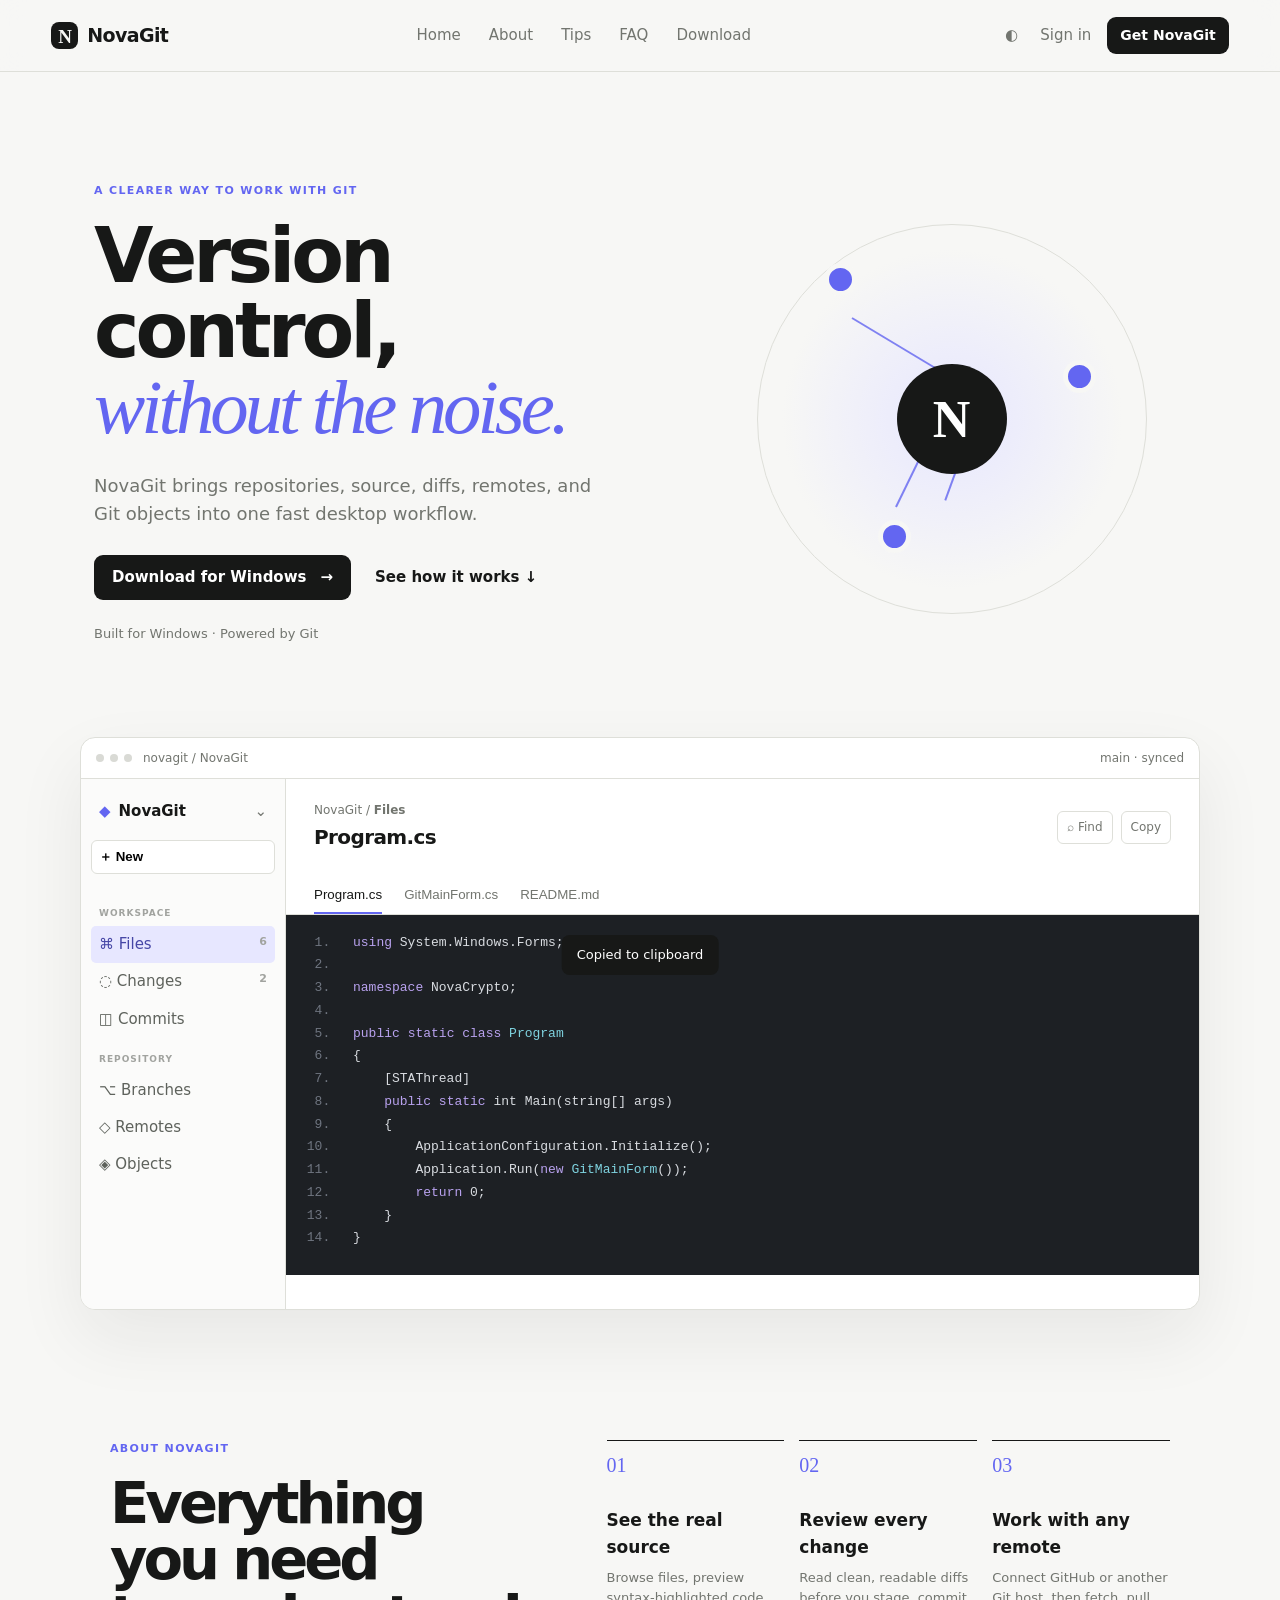
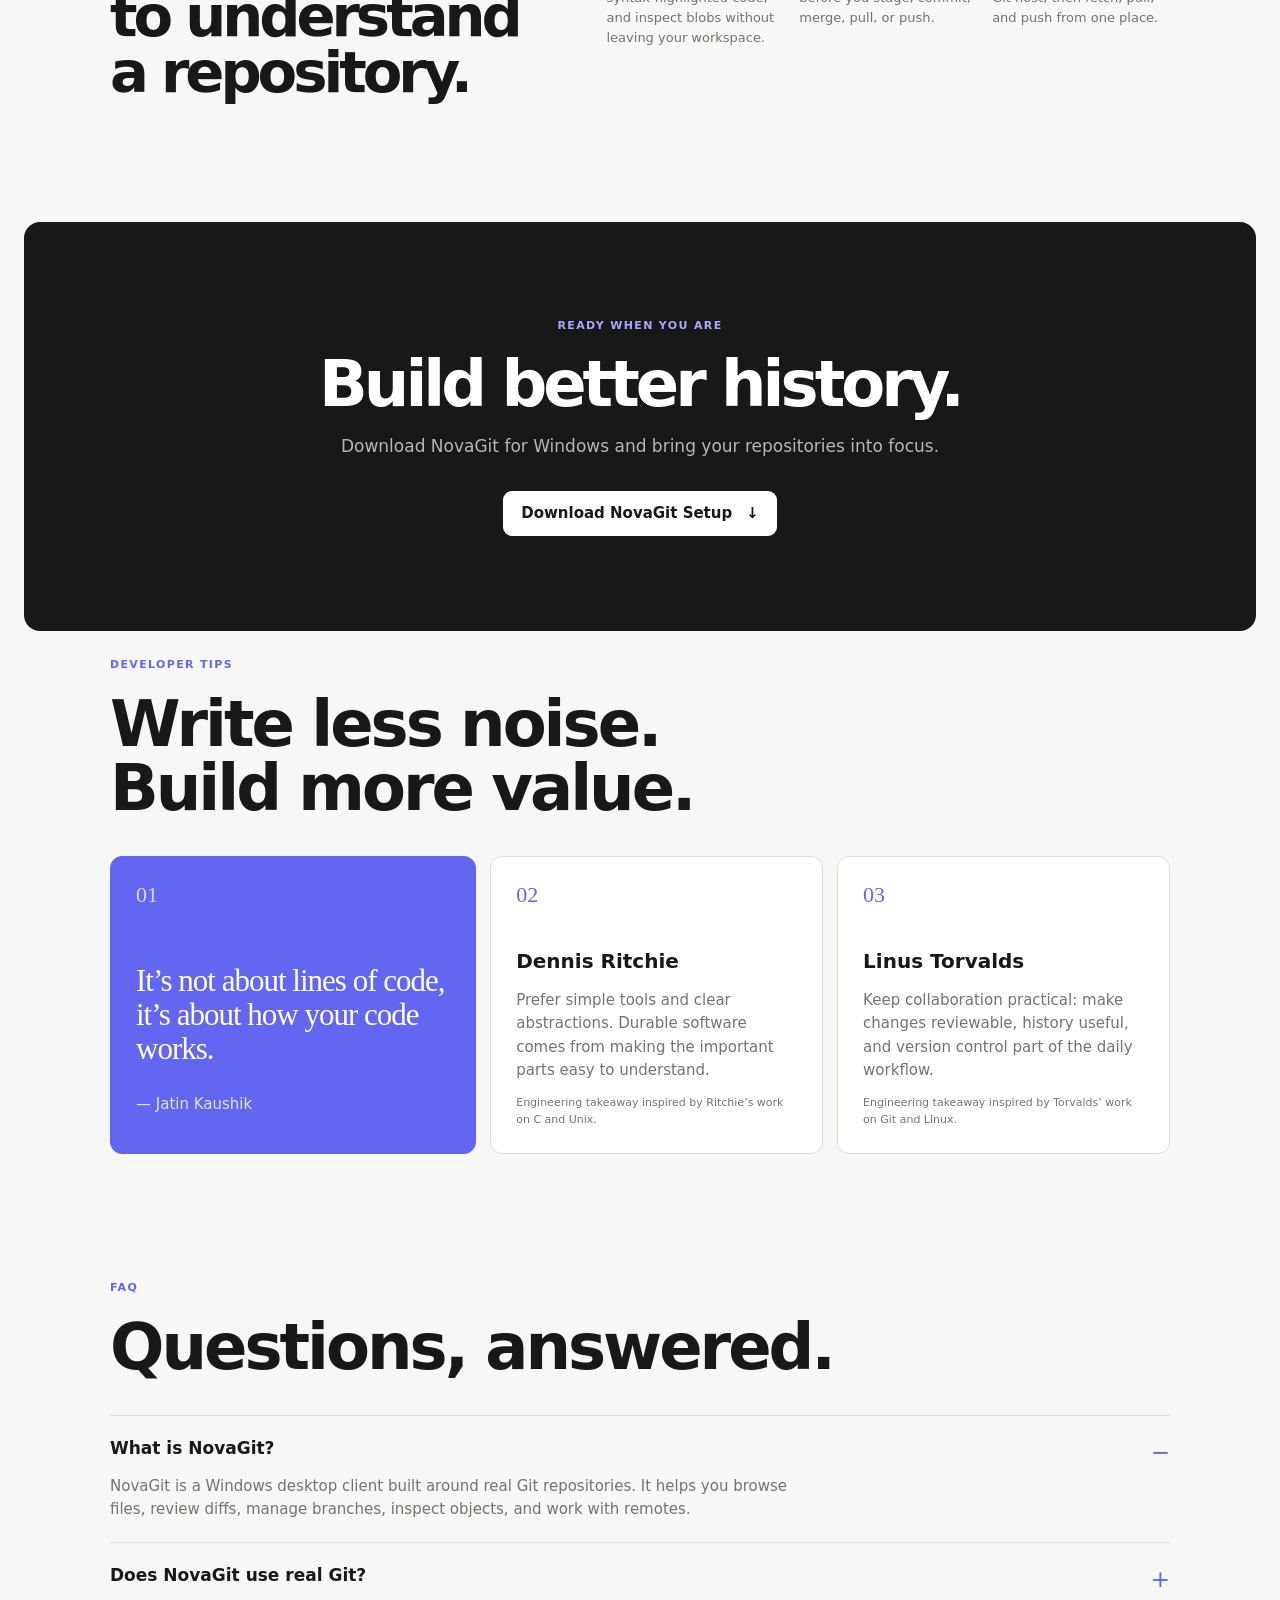
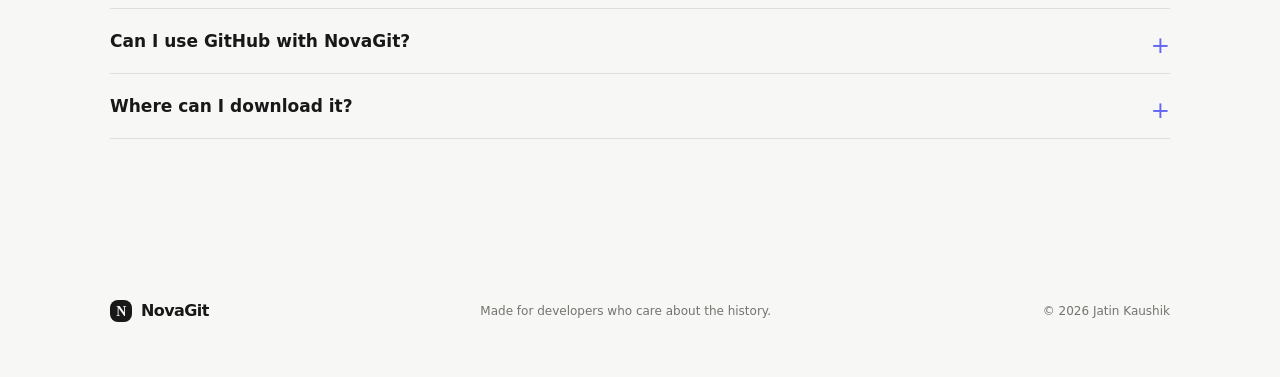
==== index.html @ 68aa92f9 "Deploy NovaGit website with GitHub Pages" ====
<!doctype html>
<html lang="en">
<head>
  <meta charset="utf-8">
  <meta name="viewport" content="width=device-width, initial-scale=1">
  <meta name="description" content="NovaGit — a modern Git desktop client and developer workspace.">
  <title>NovaGit · Source control, clearly</title>
  <link rel="stylesheet" href="styles.css">
  <link rel="stylesheet" href="enhancements.css">
</head>
<body>
  <header class="topbar">
    <a class="brand" href="#home" aria-label="NovaGit home"><span class="brand-mark">N</span><span>NovaGit</span></a>
    <nav aria-label="Main navigation"><a href="#home">Home</a><a href="#about">About</a><a href="#tips">Tips</a><a href="#faq">FAQ</a><a href="#download">Download</a></nav>
    <div class="header-actions"><button class="icon-button" id="theme-toggle" aria-label="Toggle colour theme">◐</button><a class="sign-in" href="#signin">Sign in</a><a class="button compact" href="#download">Get NovaGit</a></div>
  </header>

  <main id="home">
    <section class="hero reveal">
      <div class="hero-copy">
        <p class="eyebrow">A clearer way to work with Git</p>
        <h1>Version control,<br><em>without the noise.</em></h1>
        <p class="lead">NovaGit brings repositories, source, diffs, remotes, and Git objects into one fast desktop workflow.</p>
        <div class="hero-actions"><a class="button" href="#download">Download for Windows <span>→</span></a><a class="text-link" href="#product">See how it works <span>↓</span></a></div>
        <p class="platform-note">Built for Windows · Powered by Git</p>
      </div>
      <div class="hero-orbit" aria-hidden="true"><span class="node node-a"></span><span class="node node-b"></span><span class="node node-c"></span><span class="orbit-line line-a"></span><span class="orbit-line line-b"></span><span class="orbit-line line-c"></span><div class="core">N</div></div>
    </section>

    <section class="workspace reveal" id="product" aria-label="NovaGit repository preview">
      <div class="window-bar"><div class="traffic"><i></i><i></i><i></i></div><span>novagit / NovaGit</span><span class="window-status">main · synced</span></div>
      <div class="app-shell">
        <aside class="sidebar"><div class="repo-title"><span class="repo-icon">◆</span><strong>NovaGit</strong><span class="chevron">⌄</span></div><button class="new-button">＋ New</button><p class="side-label">WORKSPACE</p><button class="side-item active" data-panel="files">⌘ Files <b>6</b></button><button class="side-item" data-panel="changes">◌ Changes <b>2</b></button><button class="side-item" data-panel="commits">◫ Commits</button><p class="side-label">REPOSITORY</p><button class="side-item">⌥ Branches</button><button class="side-item">◇ Remotes</button><button class="side-item">◈ Objects</button></aside>
        <section class="content">
          <div class="content-head"><div><p class="crumb">NovaGit / <strong id="view-label">Files</strong></p><h2 id="file-title">Program.cs</h2></div><div class="content-actions"><button class="ghost">⌕ Find</button><button class="ghost" id="copy-button">Copy</button></div></div>
          <div class="file-tabs"><button class="file-tab active" data-file="program">Program.cs</button><button class="file-tab" data-file="form">GitMainForm.cs</button><button class="file-tab" data-file="readme">README.md</button></div>
          <div class="code-wrap" id="code-panel"><ol class="code" id="code-lines"></ol></div>
          <div class="changes-panel hidden" id="changes-panel"><div class="change-summary"><strong>2 changes</strong><span>Working tree</span></div><article><span class="status modified">M</span><div><strong>GitMainForm.cs</strong><small>Source preview and remote menu</small></div><button class="small-button" data-diff="form">View diff</button></article><article><span class="status added">A</span><div><strong>GitCli.cs</strong><small>CLI companion commands</small></div><button class="small-button" data-diff="cli">View diff</button></article></div>
          <div class="commits-panel hidden" id="commits-panel"><article><span class="commit-dot"></span><div><strong>Add GitHub remote workflow</strong><small>Jatin Kaushik · 2 minutes ago</small></div><code>9f1a2d7</code></article><article><span class="commit-dot"></span><div><strong>Improve source viewer</strong><small>Jatin Kaushik · 1 hour ago</small></div><code>7d73c81</code></article><article><span class="commit-dot"></span><div><strong>Initial NovaGit desktop client</strong><small>Jatin Kaushik · yesterday</small></div><code>2a41f0b</code></article></div>
        </section>
      </div>
    </section>

    <section class="features reveal" id="about"><div><p class="eyebrow">About NovaGit</p><h2>Everything you need<br>to understand a repository.</h2></div><div class="feature-grid"><article><span>01</span><h3>See the real source</h3><p>Browse files, preview syntax-highlighted code, and inspect blobs without leaving your workspace.</p></article><article><span>02</span><h3>Review every change</h3><p>Read clean, readable diffs before you stage, commit, merge, pull, or push.</p></article><article><span>03</span><h3>Work with any remote</h3><p>Connect GitHub or another Git host, then fetch, pull, and push from one place.</p></article></div></section>

    <section class="download" id="download"><p class="eyebrow">Ready when you are</p><h2>Build better history.</h2><p>Download NovaGit for Windows and bring your repositories into focus.</p><a class="button light" href="../artifacts/installer/NovaGit-Setup-1.0.0.exe">Download NovaGit Setup <span>↓</span></a></section>
    <section class="tips reveal" id="tips"><div class="section-heading"><p class="eyebrow">Developer tips</p><h2>Write less noise.<br>Build more value.</h2></div><div class="tip-grid"><article class="tip-card featured"><span class="tip-index">01</span><blockquote>It’s not about lines of code, it’s about how your code works.</blockquote><p>— Jatin Kaushik</p></article><article class="tip-card"><span class="tip-index">02</span><h3>Dennis Ritchie</h3><p>Prefer simple tools and clear abstractions. Durable software comes from making the important parts easy to understand.</p><small>Engineering takeaway inspired by Ritchie’s work on C and Unix.</small></article><article class="tip-card"><span class="tip-index">03</span><h3>Linus Torvalds</h3><p>Keep collaboration practical: make changes reviewable, history useful, and version control part of the daily workflow.</p><small>Engineering takeaway inspired by Torvalds’ work on Git and Linux.</small></article></div></section>
    <section class="faq reveal" id="faq"><div class="section-heading"><p class="eyebrow">FAQ</p><h2>Questions, answered.</h2></div><div class="faq-list"><details open><summary>What is NovaGit?</summary><p>NovaGit is a Windows desktop client built around real Git repositories. It helps you browse files, review diffs, manage branches, inspect objects, and work with remotes.</p></details><details><summary>Does NovaGit use real Git?</summary><p>Yes. NovaGit invokes the installed Git executable, so your commits, objects, remotes, and history stay compatible with Git.</p></details><details><summary>Can I use GitHub with NovaGit?</summary><p>Yes. Add your repository URL through the Remote menu, then fetch, pull, and push.</p></details><details><summary>Where can I download it?</summary><p>Use the Download section above to get the Windows setup program.</p></details></div></section>
  </main>
  <footer><a class="brand" href="#home"><span class="brand-mark">N</span><span>NovaGit</span></a><p>Made for developers who care about the history.</p><span>© 2026 Jatin Kaushik</span></footer>
  <div class="toast" id="toast" role="status">Copied to clipboard</div>
  <script src="app.js"></script>
</body>
</html>
---- styles.css ----
:root{--bg:#f7f7f5;--ink:#171817;--muted:#72756f;--line:#dedfd9;--paper:#fff;--accent:#6366f1;--accent-soft:#e7e7ff;--code:#1d2024;--code-ink:#d9dce1;--green:#51a673;--red:#cf6565}*{box-sizing:border-box}html{scroll-behavior:smooth}body{margin:0;background:var(--bg);color:var(--ink);font:15px/1.55 Inter,ui-sans-serif,system-ui,-apple-system,"Segoe UI",sans-serif}.topbar{height:72px;padding:0 max(4vw,28px);display:flex;align-items:center;justify-content:space-between;border-bottom:1px solid var(--line);background:color-mix(in srgb,var(--bg) 90%,transparent);position:sticky;top:0;z-index:5;backdrop-filter:blur(12px)}.brand{display:inline-flex;align-items:center;gap:9px;color:var(--ink);font-size:19px;font-weight:750;text-decoration:none;letter-spacing:-.6px}.brand-mark{display:grid;place-items:center;width:27px;height:27px;border-radius:8px;background:var(--ink);color:var(--bg);font-family:Georgia,serif;font-weight:800}.topbar nav{display:flex;gap:28px}.topbar nav a,.sign-in{color:var(--muted);text-decoration:none}.topbar nav a:hover,.sign-in:hover{color:var(--ink)}.header-actions{display:flex;align-items:center;gap:16px}.icon-button,.ghost{border:0;background:transparent;color:var(--muted);cursor:pointer;font:inherit}.button{display:inline-flex;gap:14px;align-items:center;padding:11px 18px;border-radius:9px;background:var(--ink);color:#fff;text-decoration:none;font-weight:650;transition:transform .2s,background .2s}.button:hover{transform:translateY(-2px);background:var(--accent)}.compact{padding:8px 13px;font-size:14px}.hero{min-height:620px;max-width:1180px;margin:auto;padding:110px 44px 80px;display:grid;grid-template-columns:1.1fr .9fr;align-items:center;gap:50px}.eyebrow{font-size:11px;font-weight:800;letter-spacing:1.35px;text-transform:uppercase;color:var(--accent);margin:0 0 19px}.hero h1,.features h2,.download h2{font-size:clamp(48px,6vw,82px);line-height:.98;letter-spacing:-4px;margin:0}.hero h1 em{font-family:Georgia,serif;font-weight:400;color:var(--accent)}.lead{color:var(--muted);font-size:18px;max-width:515px;margin:27px 0}.hero-actions{display:flex;align-items:center;gap:24px}.text-link{color:var(--ink);font-weight:650;text-decoration:none}.platform-note{margin-top:24px;color:var(--muted);font-size:13px}.hero-orbit{width:min(390px,75vw);aspect-ratio:1;position:relative;justify-self:center;border:1px solid var(--line);border-radius:50%;background:radial-gradient(circle,var(--accent-soft),transparent 62%)}.core,.node{position:absolute;display:grid;place-items:center;border-radius:50%;z-index:2}.core{width:110px;height:110px;inset:0;margin:auto;background:var(--ink);color:white;font:bold 52px Georgia}.node{width:33px;height:33px;background:var(--accent);border:5px solid var(--bg)}.node-a{top:38px;left:66px}.node-b{right:50px;top:135px}.node-c{bottom:60px;left:120px}.orbit-line{position:absolute;height:2px;background:var(--accent);transform-origin:left center;opacity:.8}.line-a{width:150px;top:92px;left:94px;transform:rotate(31deg)}.line-b{width:125px;top:157px;left:230px;transform:rotate(110deg)}.line-c{width:130px;top:281px;left:138px;transform:rotate(-64deg)}.workspace{max-width:1120px;margin:0 auto 130px;border:1px solid var(--line);border-radius:15px;overflow:hidden;background:var(--paper);box-shadow:0 28px 70px #20202012}.window-bar{height:41px;display:flex;align-items:center;gap:11px;padding:0 15px;border-bottom:1px solid var(--line);font-size:12px;color:var(--muted)}.traffic{display:flex;gap:6px}.traffic i{display:block;width:8px;height:8px;border-radius:50%;background:#d9dad5}.window-status{margin-left:auto}.app-shell{display:grid;grid-template-columns:205px 1fr;min-height:530px}.sidebar{padding:14px 10px;border-right:1px solid var(--line);background:#fbfbfa}.repo-title{display:flex;align-items:center;gap:8px;padding:7px 8px}.repo-icon{color:var(--accent)}.chevron{margin-left:auto;color:var(--muted)}.new-button{width:100%;margin:10px 0 18px;padding:7px;border:1px solid var(--line);border-radius:6px;background:white;text-align:left;font-weight:650}.side-label{font-size:9px;font-weight:800;letter-spacing:1px;color:#a1a39f;padding:0 8px;margin:15px 0 5px}.side-item{width:100%;padding:7px 8px;text-align:left;border:0;background:transparent;border-radius:5px;color:#5e625c;cursor:pointer;font:inherit}.side-item b{float:right;font-size:11px;color:#a1a39f}.side-item:hover,.side-item.active{background:var(--accent-soft);color:#4647a6}.content-head{min-height:95px;padding:22px 28px;display:flex;justify-content:space-between;align-items:center}.crumb{margin:0;color:var(--muted);font-size:12px}.content h2{font-size:20px;letter-spacing:-.6px;margin:2px 0}.content-actions{display:flex;gap:8px}.ghost{border:1px solid var(--line);padding:6px 9px;border-radius:6px;font-size:12px}.file-tabs{padding:0 28px;border-bottom:1px solid var(--line);display:flex;gap:22px}.file-tab{border:0;background:transparent;padding:10px 0;color:var(--muted);cursor:pointer;font:600 12px inherit;border-bottom:2px solid transparent}.file-tab.active{color:var(--ink);border-color:var(--accent)}.code-wrap{background:var(--code);overflow:auto;min-height:360px}.code{margin:0;padding:17px 0 17px 52px;color:var(--code-ink);font:13px/1.75 "Cascadia Code","SFMono-Regular",Consolas,monospace;counter-reset:item}.code li{padding-left:15px;white-space:pre}.code li::marker{color:#6f7580}.key{color:#b9a2ef}.type{color:#7fd3e0}.string{color:#c9d58d}.comment{color:#758173}.diff-add{color:#a6d8ac;background:#22432d}.diff-remove{color:#f1a4a4;background:#4a282b}.diff-head{color:#81c7ed}.hidden{display:none}.changes-panel,.commits-panel{padding:12px 28px}.change-summary{display:flex;justify-content:space-between;color:var(--muted);font-size:12px;padding:8px 0 14px}.changes-panel article,.commits-panel article{display:flex;align-items:center;gap:12px;border-top:1px solid var(--line);padding:16px 0}.changes-panel article div,.commits-panel article div{display:grid;flex:1}.changes-panel small,.commits-panel small{color:var(--muted)}.status{display:grid;place-items:center;width:22px;height:22px;border-radius:5px;font-size:11px;font-weight:800}.modified{background:#fff1d5;color:#a66a0d}.added{background:#dff3e4;color:#277847}.small-button{border:1px solid var(--line);background:white;border-radius:5px;padding:5px 9px;cursor:pointer}.commit-dot{height:10px;width:10px;border:2px solid var(--accent);border-radius:50%}.commits-panel code{color:var(--muted);font-size:12px}.features{max-width:1120px;margin:0 auto 120px;padding:0 30px;display:grid;grid-template-columns:.85fr 1.15fr;gap:80px}.features h2{font-size:clamp(34px,4.5vw,58px)}.feature-grid{display:grid;grid-template-columns:repeat(3,1fr);gap:15px}.feature-grid article{border-top:1px solid var(--ink);padding-top:13px}.feature-grid span{font:20px Georgia;color:var(--accent)}.feature-grid h3{font-size:17px;margin:28px 0 8px}.feature-grid p{color:var(--muted);font-size:13px;margin:0}.download{margin:0 24px 25px;padding:95px 30px;text-align:center;border-radius:16px;background:var(--ink);color:#fff}.download .eyebrow{color:#a8a9ff}.download h2{font-size:clamp(43px,5vw,69px)}.download>p:not(.eyebrow){color:#b5b8b6;font-size:17px}.light{margin-top:15px;background:#fff;color:var(--ink)}.light:hover{background:var(--accent-soft);color:var(--ink)}footer{max-width:1120px;margin:auto;padding:26px 30px 44px;display:flex;justify-content:space-between;align-items:center;color:var(--muted);font-size:12px}footer .brand{font-size:16px}footer .brand-mark{width:22px;height:22px;font-size:14px}.toast{position:fixed;bottom:25px;left:50%;transform:translate(-50%,100px);background:var(--ink);color:#fff;padding:10px 15px;border-radius:8px;font-size:13px;transition:transform .25s}.toast.visible{transform:translate(-50%,0)}body.dark{--bg:#121314;--ink:#f0f1ee;--muted:#a4a8a2;--line:#30332f;--paper:#1a1c1b;--accent-soft:#29294e}body.dark .sidebar{background:#191b1a}body.dark .new-button,body.dark .small-button{background:#242625;color:var(--ink)}@media(max-width:760px){.topbar nav,.sign-in{display:none}.topbar{padding:0 18px}.hero{grid-template-columns:1fr;padding:72px 25px}.hero-orbit{display:none}.app-shell{grid-template-columns:1fr}.sidebar{display:none}.workspace{margin:0 14px 80px}.content-head{padding:17px}.file-tabs{padding:0 17px;gap:12px;overflow:auto}.features{grid-template-columns:1fr;gap:35px;padding:0 25px}.feature-grid{grid-template-columns:1fr}.download{padding:72px 24px}footer{flex-direction:column;gap:13px}.header-actions{gap:9px}.code{font-size:11px}}
---- enhancements.css ----
.section-heading{max-width:1120px;margin:0 auto 36px;padding:0 30px}.section-heading h2{font-size:clamp(38px,5vw,64px);line-height:1;letter-spacing:-3px;margin:0}.tips{margin:0 auto 125px}.tip-grid{max-width:1120px;margin:auto;padding:0 30px;display:grid;grid-template-columns:1.1fr 1fr 1fr;gap:14px}.tip-card{min-height:275px;padding:25px;border:1px solid var(--line);border-radius:12px;background:var(--paper);display:flex;flex-direction:column}.tip-card.featured{background:var(--accent);color:#fff;border-color:var(--accent)}.tip-index{font:22px Georgia;color:var(--accent)}.featured .tip-index{color:#dadaff}.tip-card blockquote{font:31px/1.1 Georgia,serif;letter-spacing:-1px;margin:auto 0 15px}.tip-card p{color:var(--muted);margin:12px 0}.featured p{color:#e2e2ff}.tip-card h3{font-size:20px;margin:38px 0 0}.tip-card small{color:var(--muted);font-size:11px;margin-top:auto}.faq{max-width:1120px;margin:0 auto 125px}.faq-list{margin:0 30px;border-top:1px solid var(--line)}details{border-bottom:1px solid var(--line);padding:19px 0}summary{font-size:17px;font-weight:700;cursor:pointer;list-style:none}summary::after{content:'+';float:right;color:var(--accent);font-size:23px;font-weight:400}details[open] summary::after{content:'−'}details p{max-width:700px;color:var(--muted);margin:13px 0 2px}.reveal{opacity:0;transform:translateY(28px);transition:opacity .7s ease,transform .7s ease}.reveal.visible{opacity:1;transform:none}.hero.reveal{transition-delay:.05s}.hero-orbit{animation:float 6s ease-in-out infinite}.node{animation:pulse 2.8s ease-in-out infinite}.node-b{animation-delay:.7s}.node-c{animation-delay:1.3s}@keyframes float{50%{transform:translateY(-12px)}}@keyframes pulse{50%{box-shadow:0 0 0 11px #6366f120}}@media(max-width:760px){.tip-grid{grid-template-columns:1fr}.faq{margin-bottom:80px}.section-heading{padding:0 25px}}
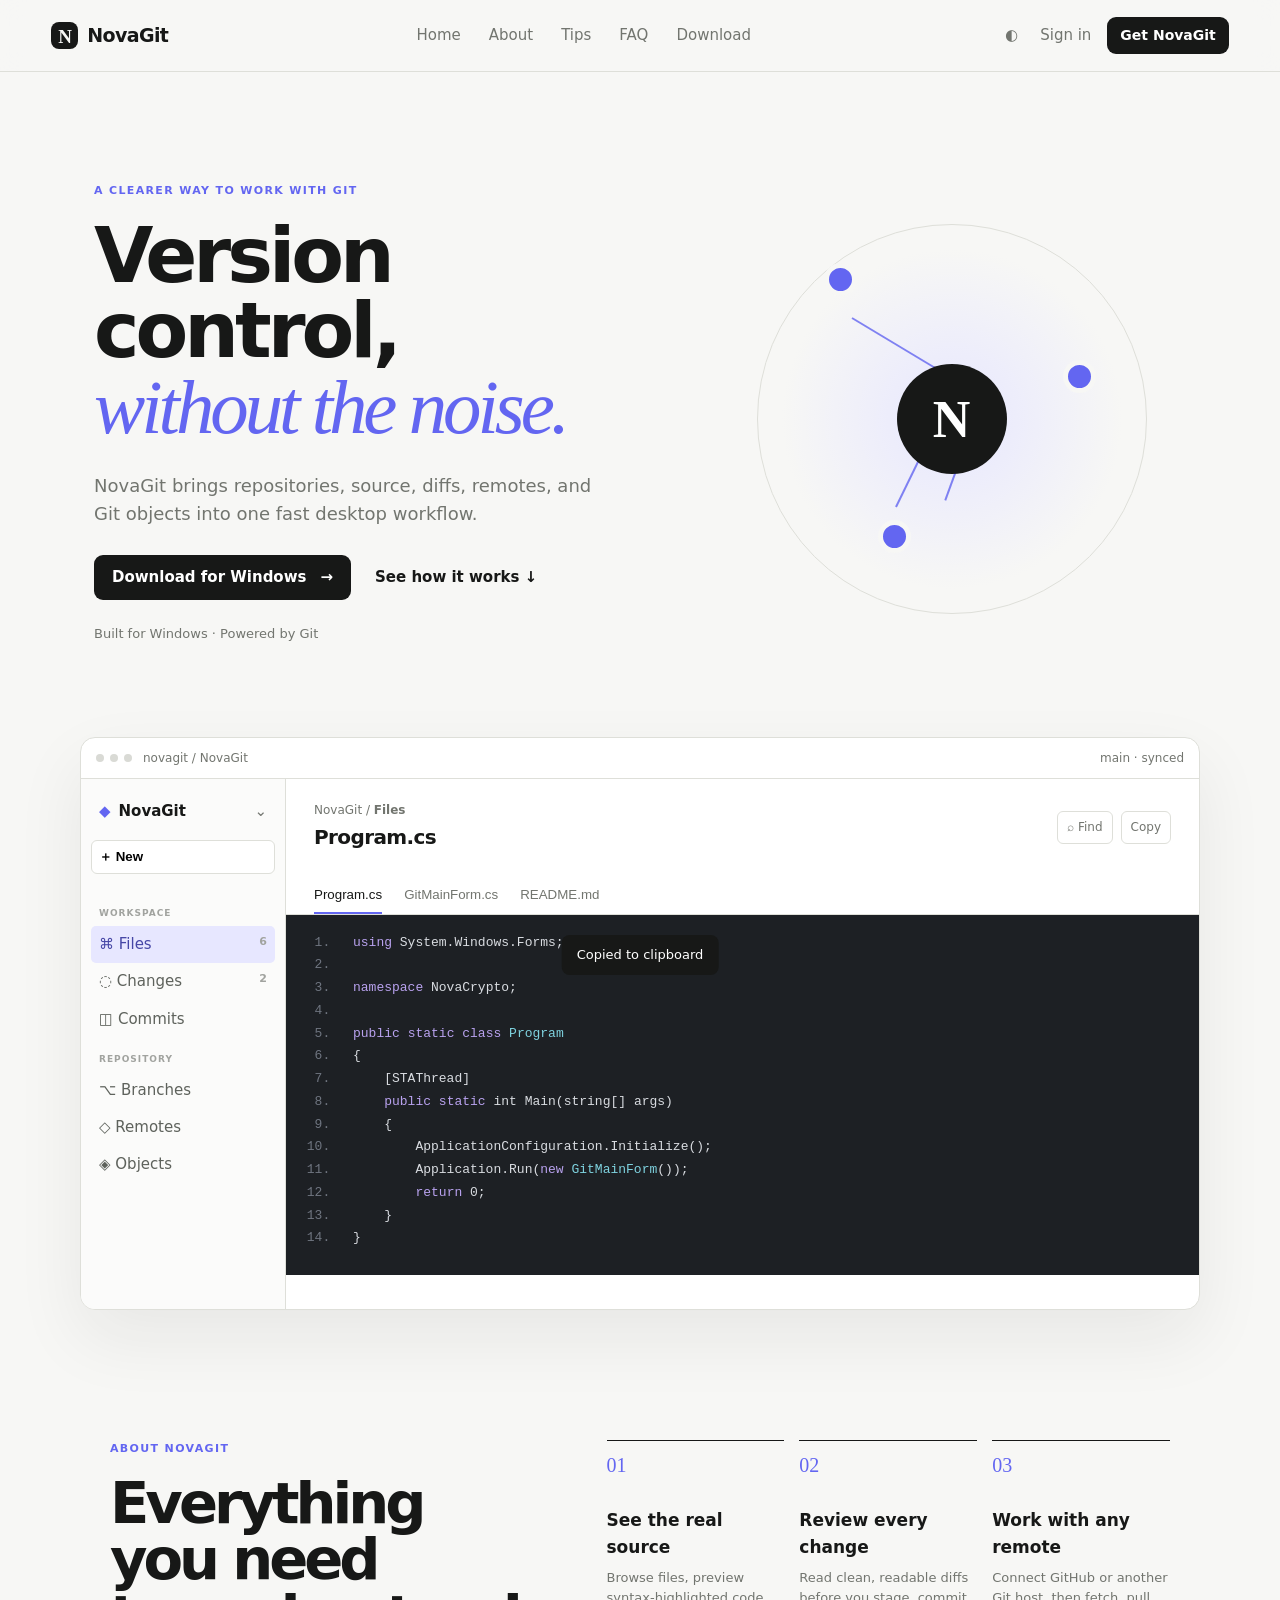
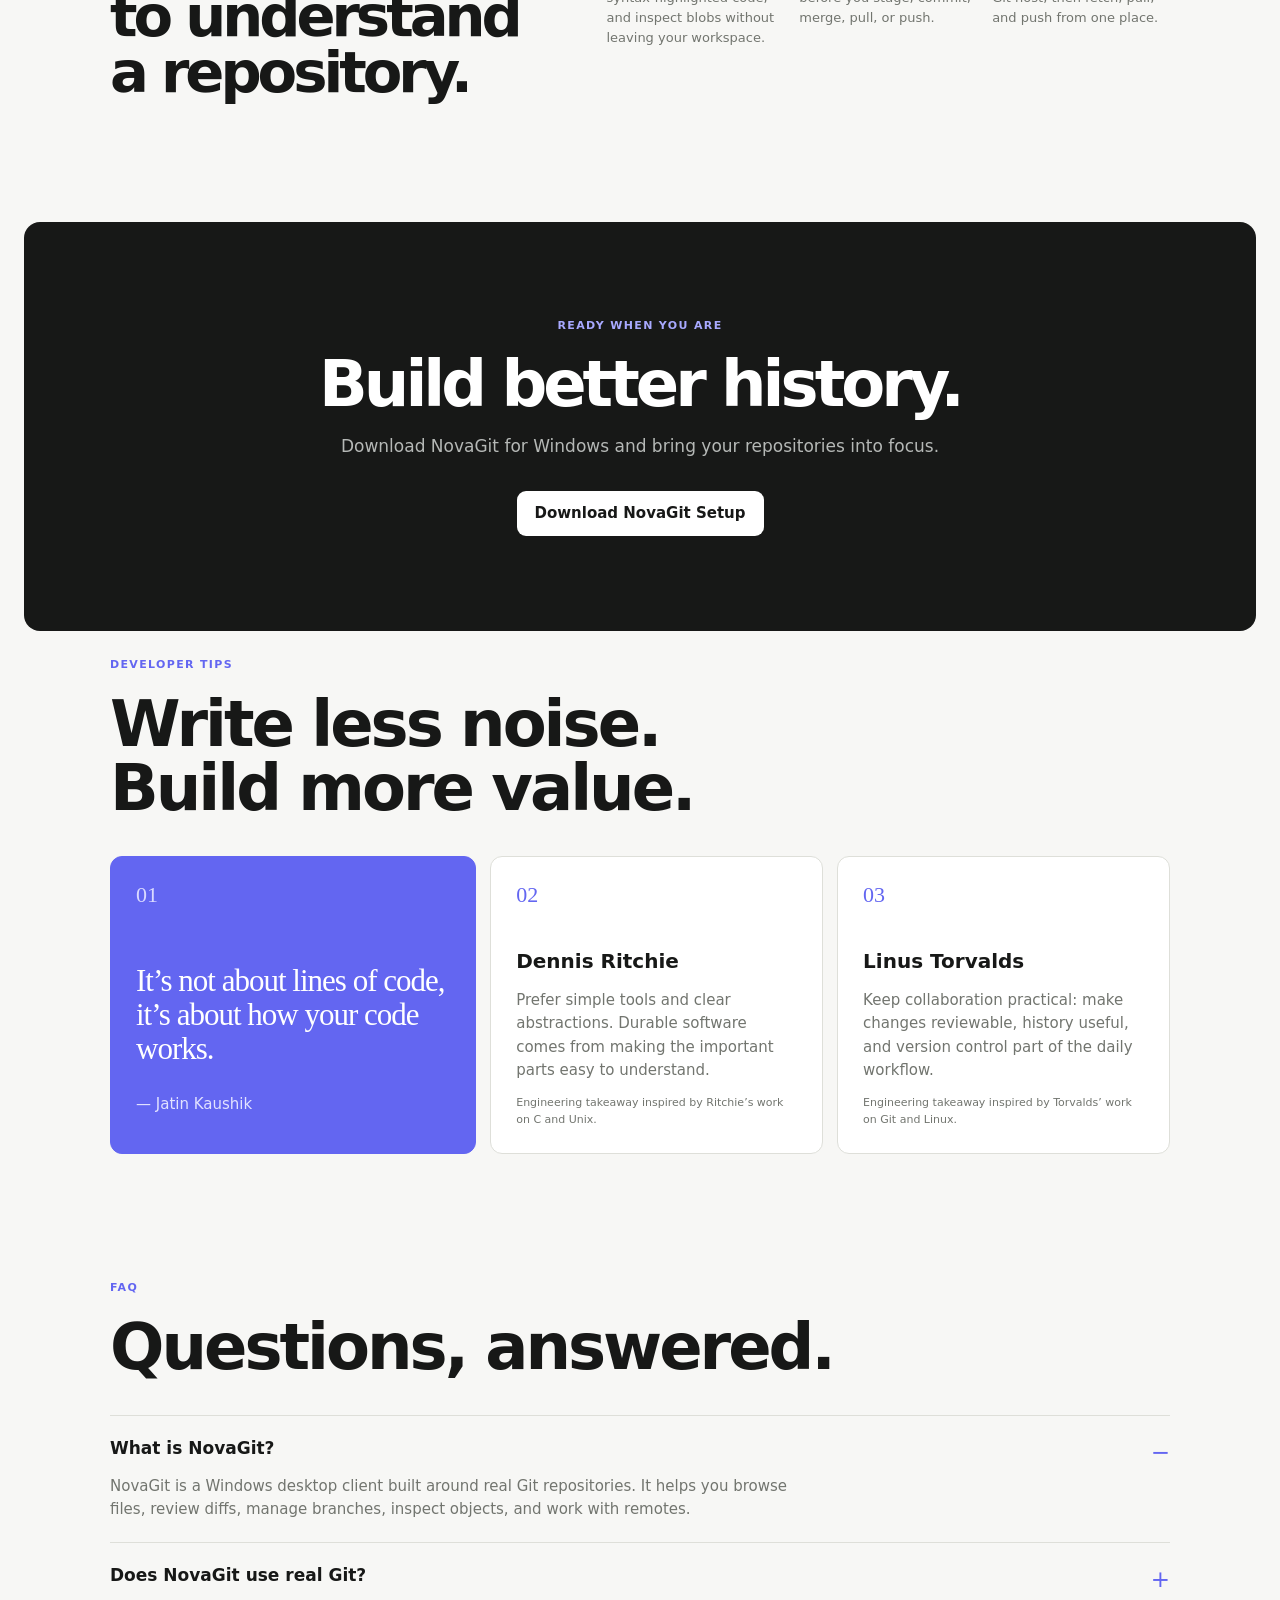
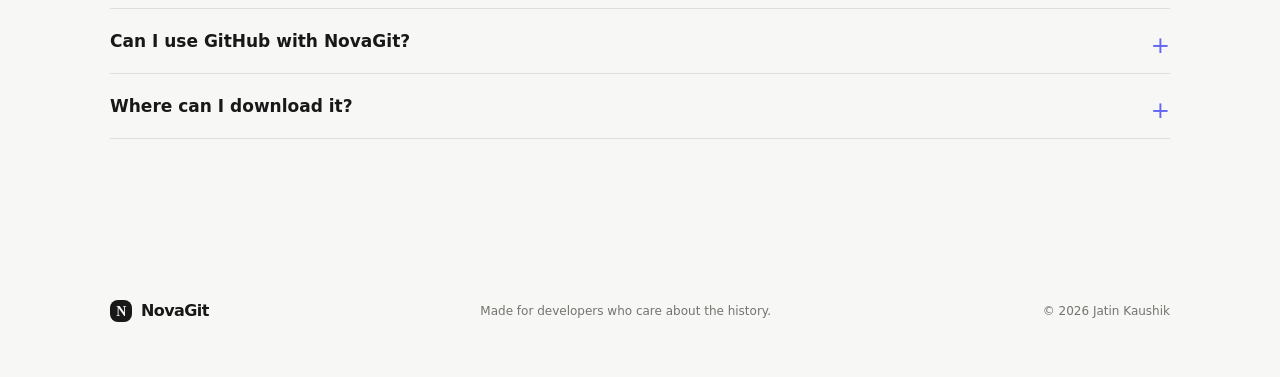
==== commit 62ffce38: "Serve NovaGit installer from website" ====
--- a/index.html
+++ b/index.html
@@ -43,7 +43,7 @@
 
     <section class="features reveal" id="about"><div><p class="eyebrow">About NovaGit</p><h2>Everything you need<br>to understand a repository.</h2></div><div class="feature-grid"><article><span>01</span><h3>See the real source</h3><p>Browse files, preview syntax-highlighted code, and inspect blobs without leaving your workspace.</p></article><article><span>02</span><h3>Review every change</h3><p>Read clean, readable diffs before you stage, commit, merge, pull, or push.</p></article><article><span>03</span><h3>Work with any remote</h3><p>Connect GitHub or another Git host, then fetch, pull, and push from one place.</p></article></div></section>
 
-    <section class="download" id="download"><p class="eyebrow">Ready when you are</p><h2>Build better history.</h2><p>Download NovaGit for Windows and bring your repositories into focus.</p><a class="button light" href="../artifacts/installer/NovaGit-Setup-1.0.0.exe">Download NovaGit Setup <span>↓</span></a></section>
+    <section class="download" id="download"><p class="eyebrow">Ready when you are</p><h2>Build better history.</h2><p>Download NovaGit for Windows and bring your repositories into focus.</p><a class="button light" href="downloads/NovaGit-Setup-1.0.0.exe" download>Download NovaGit Setup</a></section>
     <section class="tips reveal" id="tips"><div class="section-heading"><p class="eyebrow">Developer tips</p><h2>Write less noise.<br>Build more value.</h2></div><div class="tip-grid"><article class="tip-card featured"><span class="tip-index">01</span><blockquote>It’s not about lines of code, it’s about how your code works.</blockquote><p>— Jatin Kaushik</p></article><article class="tip-card"><span class="tip-index">02</span><h3>Dennis Ritchie</h3><p>Prefer simple tools and clear abstractions. Durable software comes from making the important parts easy to understand.</p><small>Engineering takeaway inspired by Ritchie’s work on C and Unix.</small></article><article class="tip-card"><span class="tip-index">03</span><h3>Linus Torvalds</h3><p>Keep collaboration practical: make changes reviewable, history useful, and version control part of the daily workflow.</p><small>Engineering takeaway inspired by Torvalds’ work on Git and Linux.</small></article></div></section>
     <section class="faq reveal" id="faq"><div class="section-heading"><p class="eyebrow">FAQ</p><h2>Questions, answered.</h2></div><div class="faq-list"><details open><summary>What is NovaGit?</summary><p>NovaGit is a Windows desktop client built around real Git repositories. It helps you browse files, review diffs, manage branches, inspect objects, and work with remotes.</p></details><details><summary>Does NovaGit use real Git?</summary><p>Yes. NovaGit invokes the installed Git executable, so your commits, objects, remotes, and history stay compatible with Git.</p></details><details><summary>Can I use GitHub with NovaGit?</summary><p>Yes. Add your repository URL through the Remote menu, then fetch, pull, and push.</p></details><details><summary>Where can I download it?</summary><p>Use the Download section above to get the Windows setup program.</p></details></div></section>
   </main>
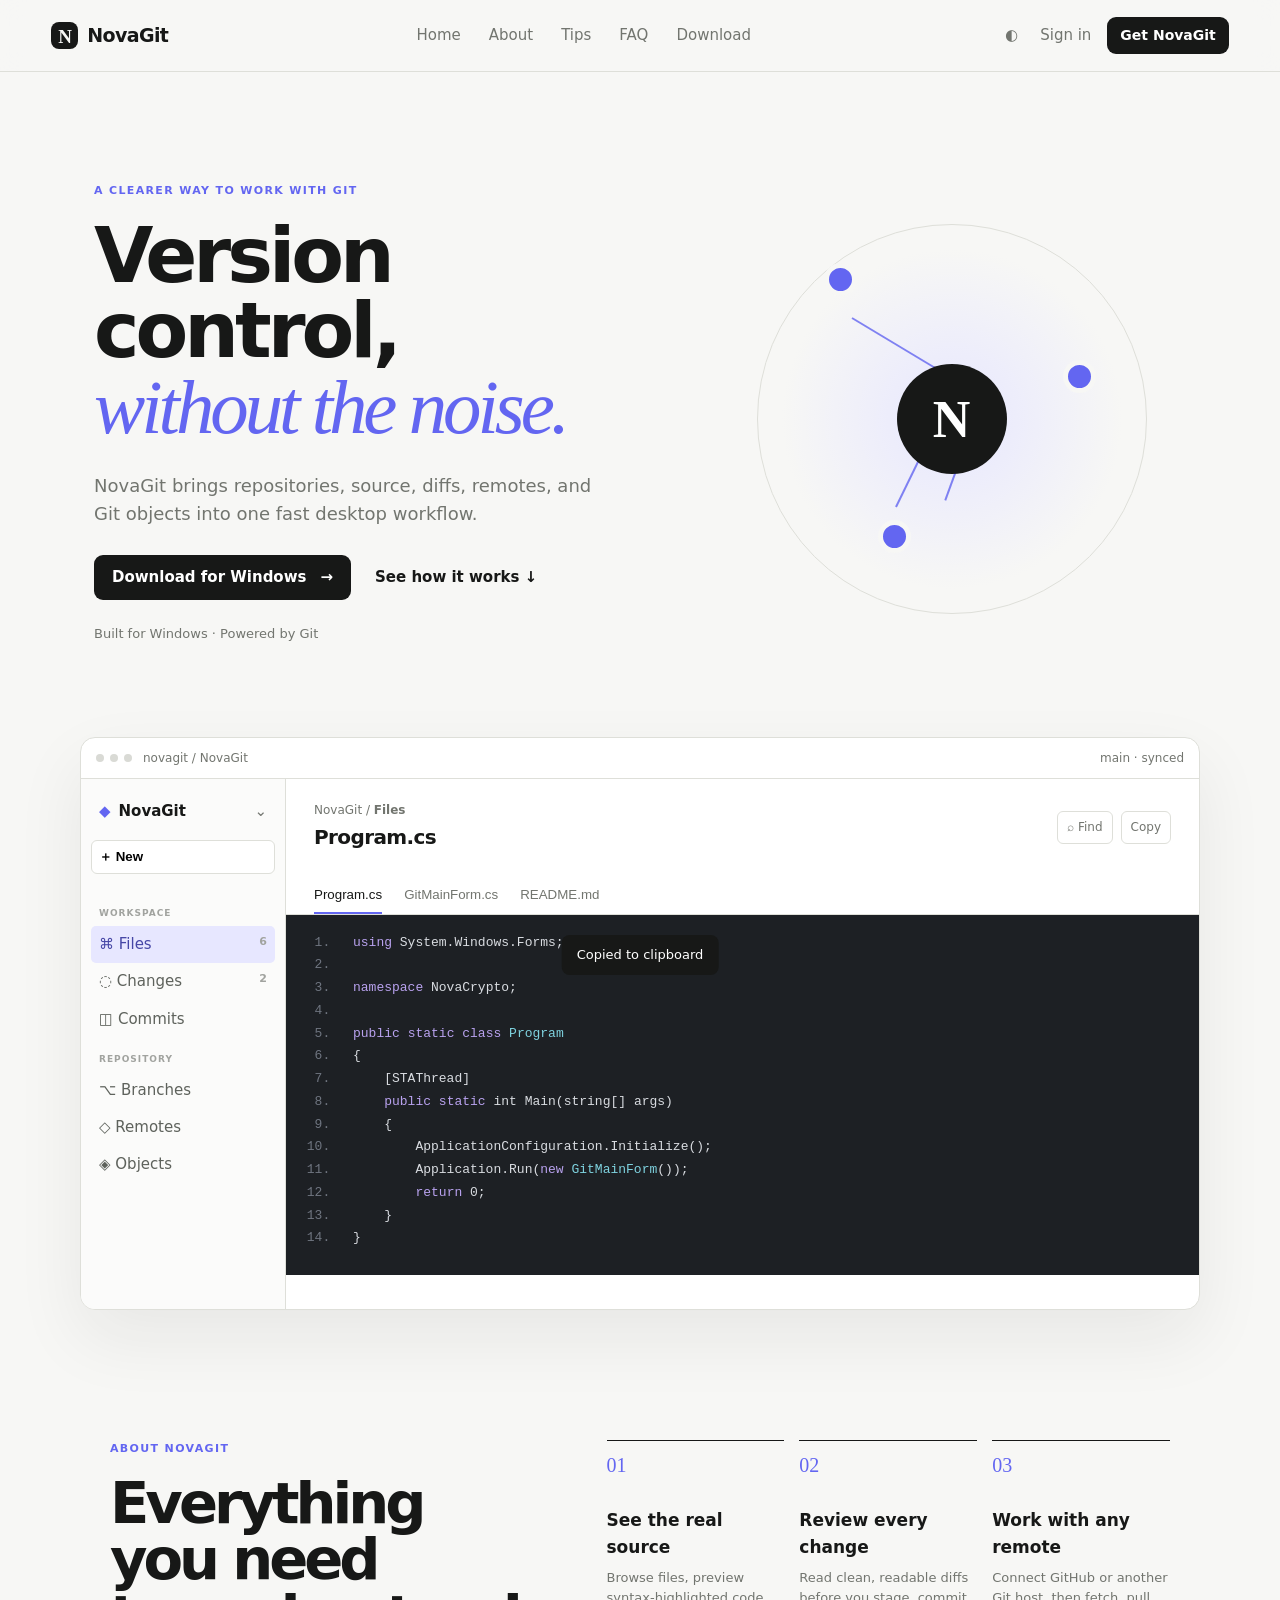
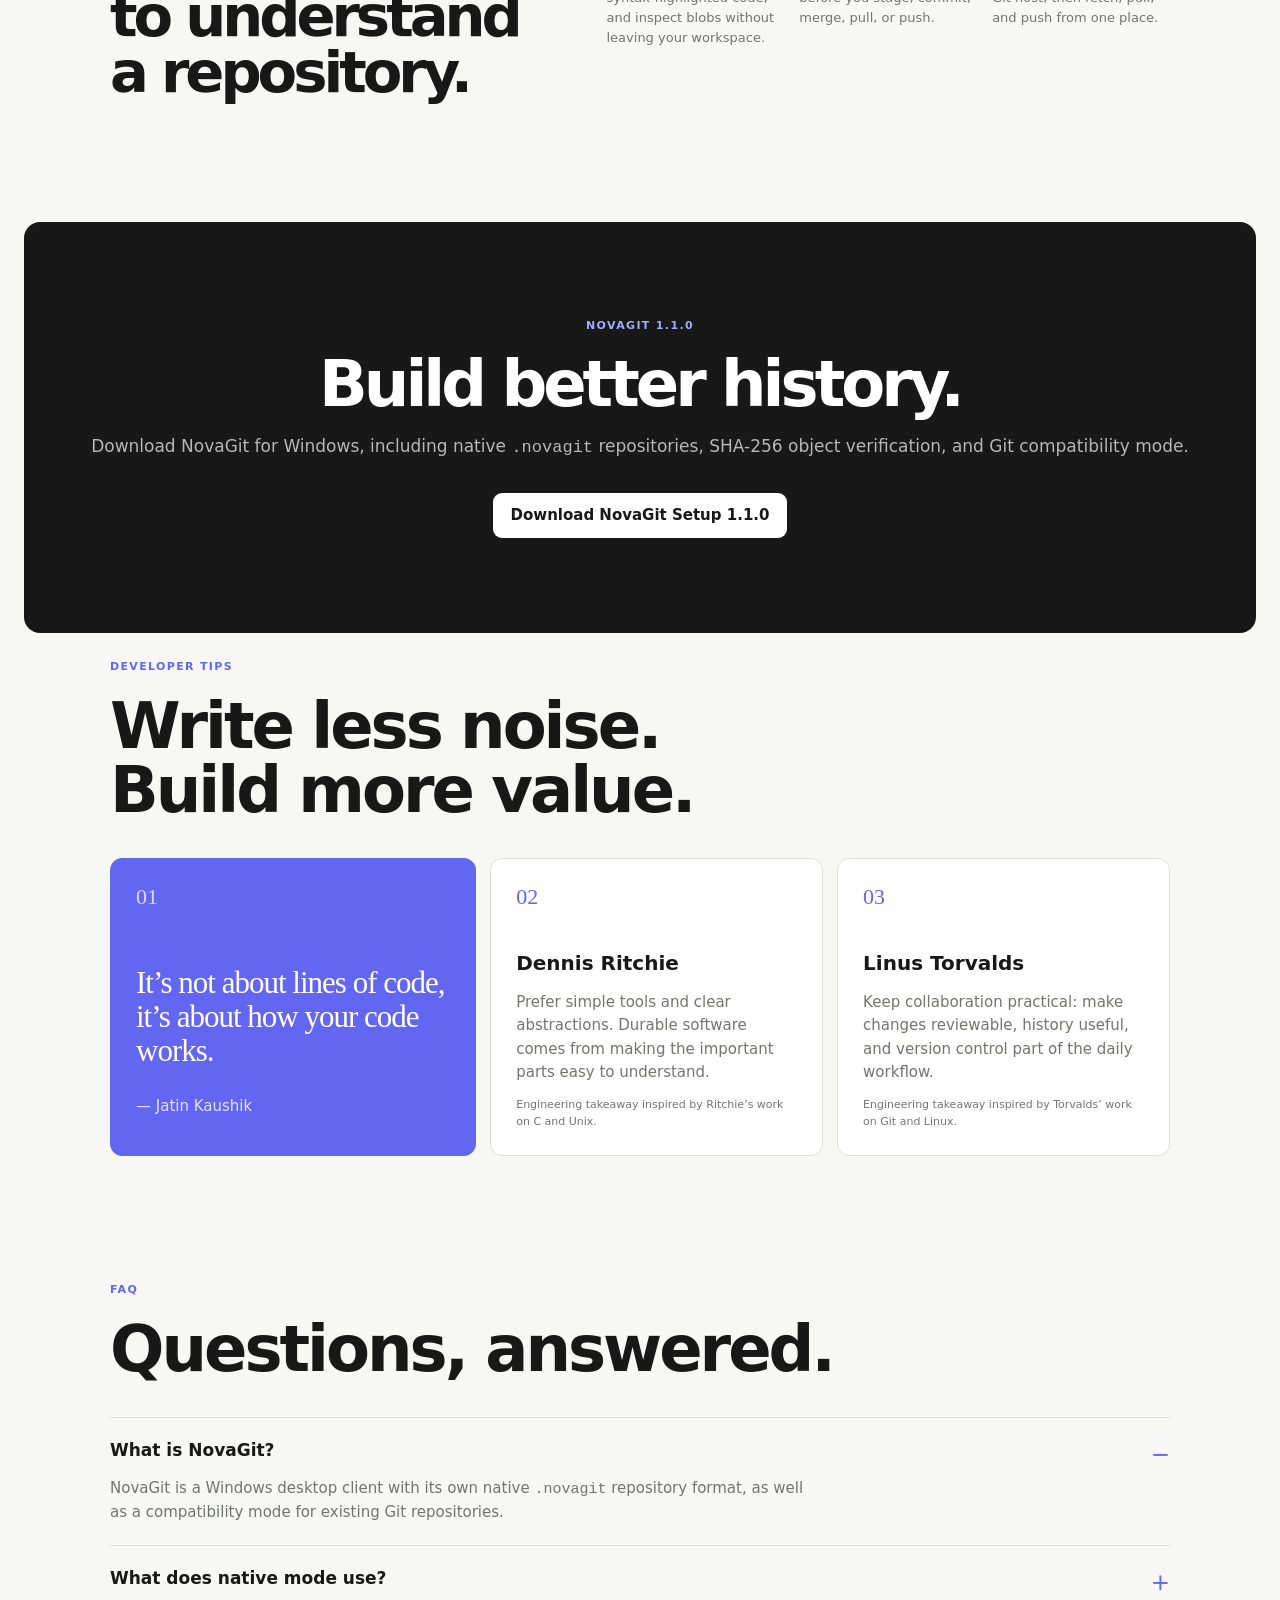
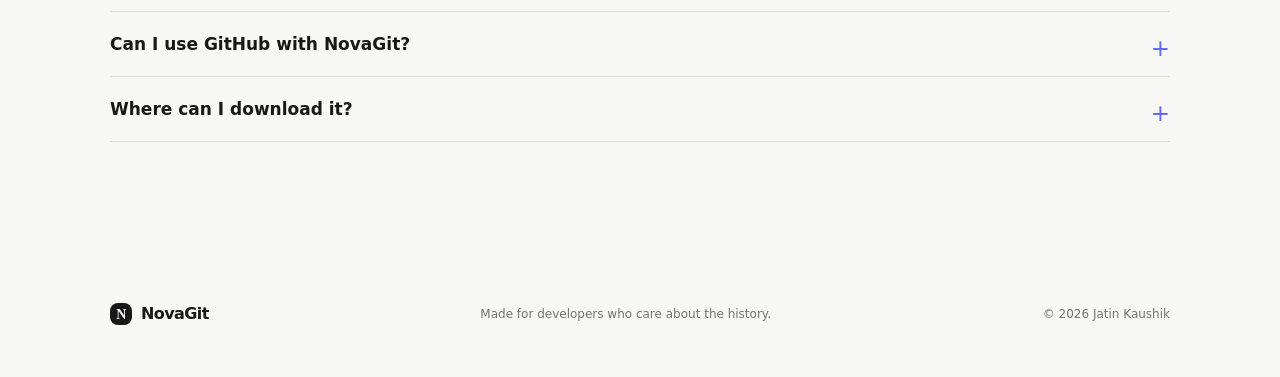
==== commit 94a34d00: "Publish NovaGit 1.1.0 installer" ====
--- a/index.html
+++ b/index.html
@@ -43,9 +43,9 @@
 
     <section class="features reveal" id="about"><div><p class="eyebrow">About NovaGit</p><h2>Everything you need<br>to understand a repository.</h2></div><div class="feature-grid"><article><span>01</span><h3>See the real source</h3><p>Browse files, preview syntax-highlighted code, and inspect blobs without leaving your workspace.</p></article><article><span>02</span><h3>Review every change</h3><p>Read clean, readable diffs before you stage, commit, merge, pull, or push.</p></article><article><span>03</span><h3>Work with any remote</h3><p>Connect GitHub or another Git host, then fetch, pull, and push from one place.</p></article></div></section>
 
-    <section class="download" id="download"><p class="eyebrow">Ready when you are</p><h2>Build better history.</h2><p>Download NovaGit for Windows and bring your repositories into focus.</p><a class="button light" href="downloads/NovaGit-Setup-1.0.0.exe" download>Download NovaGit Setup</a></section>
+    <section class="download" id="download"><p class="eyebrow">NovaGit 1.1.0</p><h2>Build better history.</h2><p>Download NovaGit for Windows, including native <code>.novagit</code> repositories, SHA-256 object verification, and Git compatibility mode.</p><a class="button light" href="downloads/NovaGit-Setup-1.1.0.exe" download>Download NovaGit Setup 1.1.0</a></section>
     <section class="tips reveal" id="tips"><div class="section-heading"><p class="eyebrow">Developer tips</p><h2>Write less noise.<br>Build more value.</h2></div><div class="tip-grid"><article class="tip-card featured"><span class="tip-index">01</span><blockquote>It’s not about lines of code, it’s about how your code works.</blockquote><p>— Jatin Kaushik</p></article><article class="tip-card"><span class="tip-index">02</span><h3>Dennis Ritchie</h3><p>Prefer simple tools and clear abstractions. Durable software comes from making the important parts easy to understand.</p><small>Engineering takeaway inspired by Ritchie’s work on C and Unix.</small></article><article class="tip-card"><span class="tip-index">03</span><h3>Linus Torvalds</h3><p>Keep collaboration practical: make changes reviewable, history useful, and version control part of the daily workflow.</p><small>Engineering takeaway inspired by Torvalds’ work on Git and Linux.</small></article></div></section>
-    <section class="faq reveal" id="faq"><div class="section-heading"><p class="eyebrow">FAQ</p><h2>Questions, answered.</h2></div><div class="faq-list"><details open><summary>What is NovaGit?</summary><p>NovaGit is a Windows desktop client built around real Git repositories. It helps you browse files, review diffs, manage branches, inspect objects, and work with remotes.</p></details><details><summary>Does NovaGit use real Git?</summary><p>Yes. NovaGit invokes the installed Git executable, so your commits, objects, remotes, and history stay compatible with Git.</p></details><details><summary>Can I use GitHub with NovaGit?</summary><p>Yes. Add your repository URL through the Remote menu, then fetch, pull, and push.</p></details><details><summary>Where can I download it?</summary><p>Use the Download section above to get the Windows setup program.</p></details></div></section>
+    <section class="faq reveal" id="faq"><div class="section-heading"><p class="eyebrow">FAQ</p><h2>Questions, answered.</h2></div><div class="faq-list"><details open><summary>What is NovaGit?</summary><p>NovaGit is a Windows desktop client with its own native <code>.novagit</code> repository format, as well as a compatibility mode for existing Git repositories.</p></details><details><summary>What does native mode use?</summary><p>Native NovaGit repositories use SHA-256 IDs and compressed blob, tree, and commit objects. They include editable <code>.novaignore</code> and <code>.novaattributes</code> files.</p></details><details><summary>Can I use GitHub with NovaGit?</summary><p>GitHub uses Git's format and protocol, so use NovaGit's Git compatibility mode for GitHub remotes.</p></details><details><summary>Where can I download it?</summary><p>Use the Download section above to get NovaGit Setup 1.1.0 for Windows.</p></details></div></section>
   </main>
   <footer><a class="brand" href="#home"><span class="brand-mark">N</span><span>NovaGit</span></a><p>Made for developers who care about the history.</p><span>© 2026 Jatin Kaushik</span></footer>
   <div class="toast" id="toast" role="status">Copied to clipboard</div>
